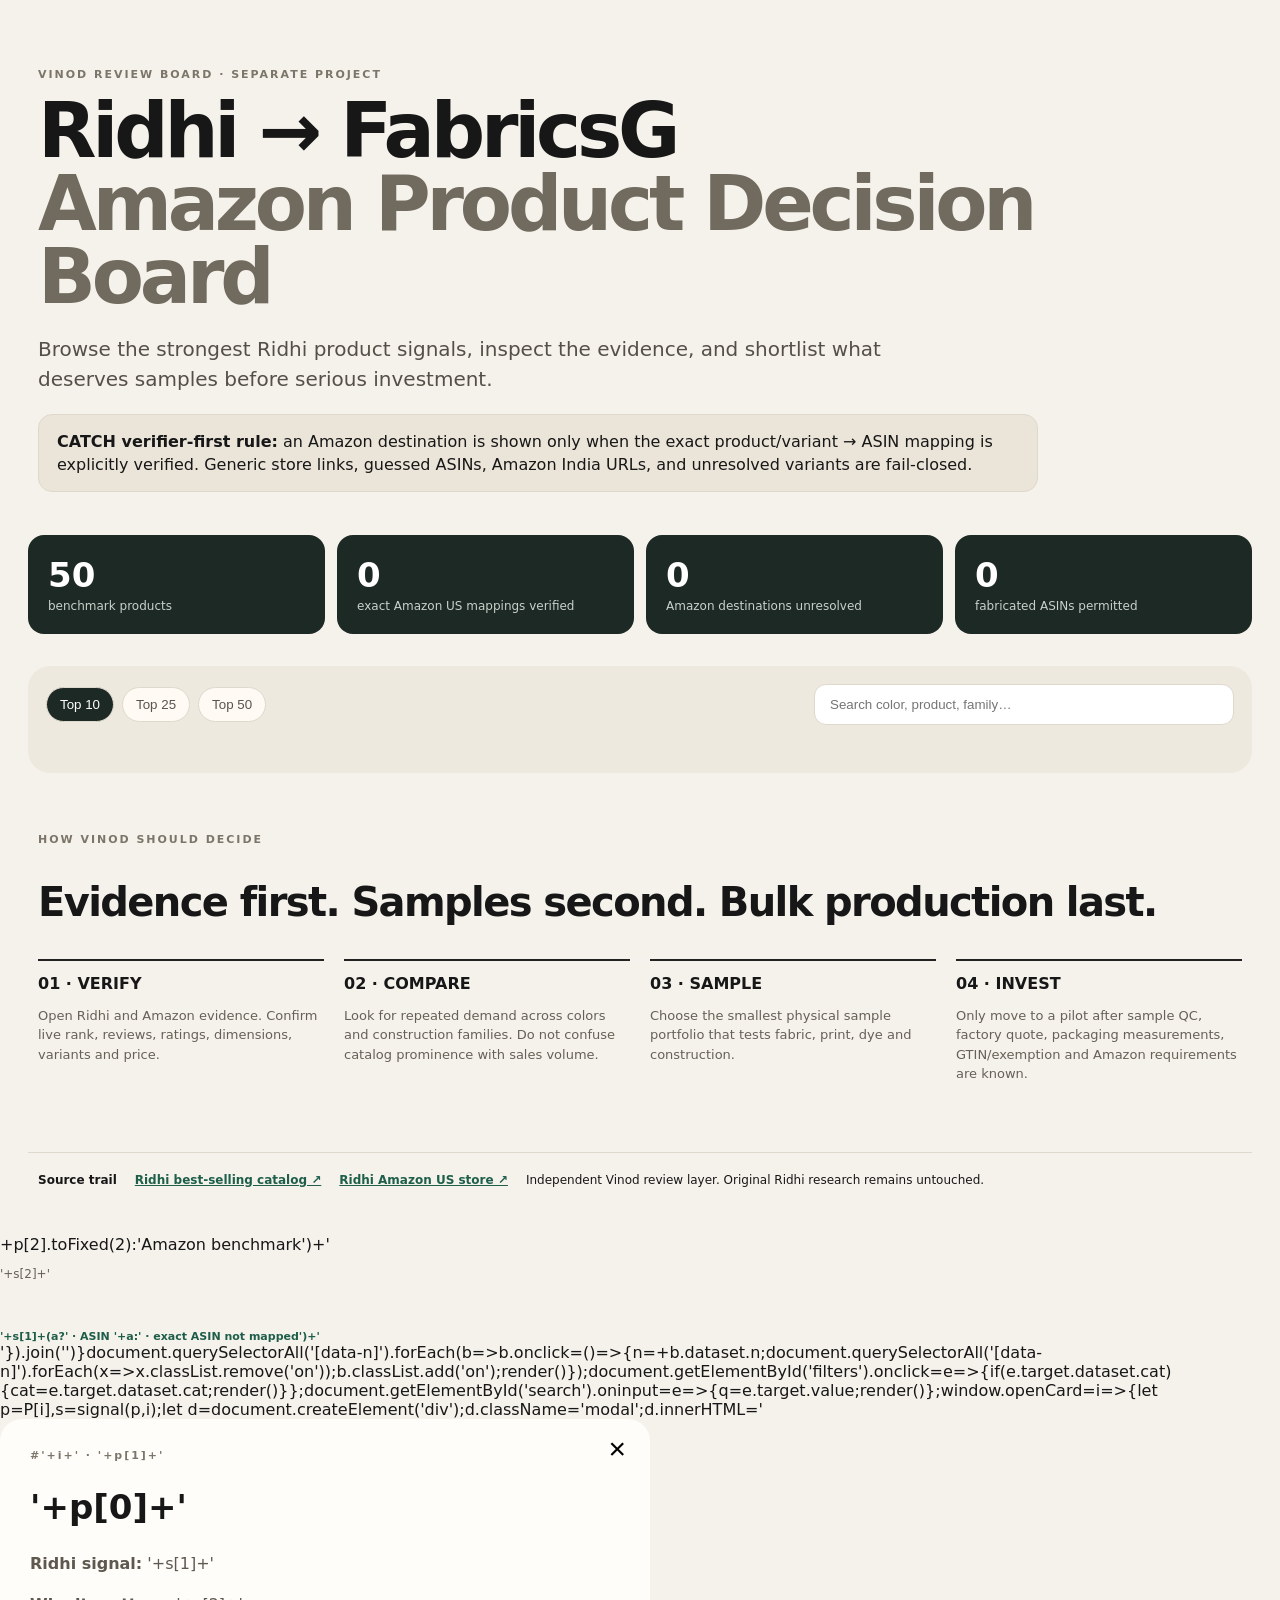
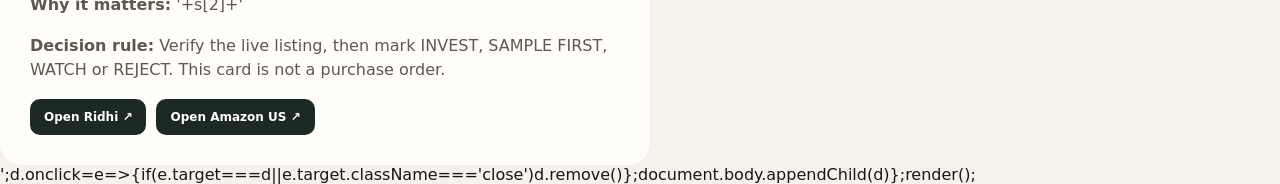
==== docs/vinod-review-board/index.html @ b7d66571 "feat: apply verifier-first Amazon link guard to Vinod board" ====
<!doctype html><html><head><meta charset="utf-8"><meta name="viewport" content="width=device-width,initial-scale=1"><title>Vinod Review Board | Ridhi Amazon</title><style>
*{box-sizing:border-box}body{margin:0;background:#f5f2ec;color:#171717;font-family:Inter,system-ui,sans-serif}main{max-width:1480px;margin:auto;padding:28px}.ey{font-size:11px;letter-spacing:.18em;font-weight:800;color:#7c7569}.hero{padding:40px 10px 25px}.hero h1{font-size:clamp(42px,6vw,76px);line-height:.96;letter-spacing:-.055em;margin:14px 0}.hero h1 span{color:#716a5e}.lead{font-size:20px;line-height:1.5;color:#555047;max-width:850px}.notice{max-width:1000px;background:#ebe5d9;border:1px solid #ded8cd;padding:15px 18px;border-radius:14px;line-height:1.45}.stats{display:grid;grid-template-columns:repeat(4,1fr);gap:12px;margin:18px 0 32px}.stats div{background:#1d2924;color:white;padding:20px;border-radius:16px}.stats b{display:block;font-size:34px}.stats span{font-size:12px;color:#c9d1cc}.board{background:#eee9df;border-radius:22px;padding:18px}.toolbar{display:flex;justify-content:space-between;gap:14px;align-items:center}.tabs,.filters{display:flex;gap:8px;flex-wrap:wrap}.btn{border:1px solid #ded8cd;background:#fffaf3;padding:9px 13px;border-radius:999px;cursor:pointer;color:#59544c}.btn.on{background:#1d2924;color:white}.search{width:min(420px,45vw);border:1px solid #ded8cd;padding:12px 15px;border-radius:12px;background:white}.filters{padding:15px 0}.grid{display:grid;grid-template-columns:repeat(4,1fr);gap:13px}.card{background:#fffdf9;border:1px solid #e1dbd0;border-radius:17px;overflow:hidden;cursor:pointer;transition:.18s}.card:hover{transform:translateY(-3px);box-shadow:0 15px 35px #5d4b3515}.visual{height:170px;display:flex;align-items:center;justify-content:center;position:relative}.visual b{font-size:52px}.visual small{position:absolute;left:12px;top:11px;letter-spacing:.18em;font-size:9px}.visual strong{position:absolute;right:12px;bottom:9px;font-size:21px}.green{background:linear-gradient(135deg,#b8c5a7,#5f785e)}.blue{background:linear-gradient(135deg,#c4d5e2,#5a728d)}.pink{background:linear-gradient(135deg,#e7c3c3,#a76d72)}.gold{background:linear-gradient(135deg,#ead8a1,#b48a32)}.earth{background:linear-gradient(135deg,#d6c7b2,#806c59)}.multi{background:linear-gradient(135deg,#b9c9b4,#d6a7a0,#8da6bf)}.body{padding:15px}.row{display:flex;justify-content:space-between;gap:8px}.cat{font-size:10px;text-transform:uppercase;letter-spacing:.08em;color:#787167;font-weight:800}.tag{font-size:9px;font-weight:900;border-radius:999px;padding:5px 7px;background:#e8e2d7}.tag.v{background:#d6eadf;color:#18543f}.tag.h{background:#e3ebe7;color:#285846}.body h3{font-size:17px;line-height:1.15;margin:10px 0 7px}.price{font-size:12px;font-weight:800}.why{font-size:12px;line-height:1.45;color:#666057;min-height:52px}.evidence{font-size:11px;color:#1e5d49;font-weight:750}.method{padding:60px 10px 20px}.method h2{font-size:40px;letter-spacing:-.04em}.steps{display:grid;grid-template-columns:repeat(4,1fr);gap:20px}.steps div{border-top:2px solid #222;padding-top:13px}.steps p{color:#666057;line-height:1.5;font-size:13px}.sources{border-top:1px solid #ded8cd;margin-top:35px;padding:20px 10px;display:flex;gap:18px;flex-wrap:wrap;font-size:12px}.sources a{color:#1d5f4a;font-weight:800}.modal{position:fixed;inset:0;background:#17171790;display:grid;place-items:center;padding:20px}.box{max-width:650px;width:100%;background:#fffdf9;border-radius:22px;padding:30px;position:relative}.close{position:absolute;right:18px;top:12px;border:0;background:transparent;font-size:30px;cursor:pointer}.box h2{font-size:34px;line-height:1}.box p{color:#5e584f;line-height:1.55}.actions{display:flex;gap:10px}.actions a{background:#1d2924;color:white;padding:11px 14px;border-radius:10px;text-decoration:none;font-weight:800;font-size:12px}@media(max-width:1100px){.grid{grid-template-columns:repeat(3,1fr)}.steps,.stats{grid-template-columns:repeat(2,1fr)}}@media(max-width:700px){main{padding:15px}.grid{grid-template-columns:repeat(2,1fr)}.toolbar{flex-direction:column;align-items:stretch}.search{width:100%}.steps{grid-template-columns:1fr}}@media(max-width:480px){.grid{grid-template-columns:1fr}}
</style></head><body><main><header class="hero"><div class="ey">VINOD REVIEW BOARD · SEPARATE PROJECT</div><h1>Ridhi → FabricsG<br><span>Amazon Product Decision Board</span></h1><p class="lead">Browse the strongest Ridhi product signals, inspect the evidence, and shortlist what deserves samples before serious investment.</p><div class="notice"><b>CATCH verifier-first rule:</b> an Amazon destination is shown only when the exact product/variant → ASIN mapping is explicitly verified. Generic store links, guessed ASINs, Amazon India URLs, and unresolved variants are fail-closed.</div></header><section class="stats"><div><b>50</b><span>benchmark products</span></div><div><b id="verifiedCount">0</b><span>exact Amazon US mappings verified</span></div><div><b id="unverifiedCount">0</b><span>Amazon destinations unresolved</span></div><div><b>0</b><span>fabricated ASINs permitted</span></div></section><section class="board"><div class="toolbar"><div class="tabs"><button class="btn on" data-n="10">Top 10</button><button class="btn" data-n="25">Top 25</button><button class="btn" data-n="50">Top 50</button></div><input id="search" class="search" placeholder="Search color, product, family…"></div><div id="filters" class="filters"></div><div id="grid" class="grid"></div></section><section class="method"><div class="ey">HOW VINOD SHOULD DECIDE</div><h2>Evidence first. Samples second. Bulk production last.</h2><div class="steps"><div><b>01 · VERIFY</b><p>Open Ridhi and Amazon evidence. Confirm live rank, reviews, ratings, dimensions, variants and price.</p></div><div><b>02 · COMPARE</b><p>Look for repeated demand across colors and construction families. Do not confuse catalog prominence with sales volume.</p></div><div><b>03 · SAMPLE</b><p>Choose the smallest physical sample portfolio that tests fabric, print, dye and construction.</p></div><div><b>04 · INVEST</b><p>Only move to a pilot after sample QC, factory quote, packaging measurements, GTIN/exemption and Amazon requirements are known.</p></div></div></section><div class="sources"><b>Source trail</b><a href="https://ridhiblockprint.com/collections/all-products?sort_by=best-selling" target="_blank">Ridhi best-selling catalog ↗</a><a href="https://www.amazon.com/stores/Ridhi" target="_blank">Ridhi Amazon US store ↗</a><span>Independent Vinod review layer. Original Ridhi research remains untouched.</span></div></main><script>
const ASIN={"Basil Green 24×24 pillow cover":"B0D53NT115","Basil Green 20×20 pillow cover":"B0D53QZ5XC","Basil Green 18×18 ruffle pillow cover":"B0DX1PH3K3","Basil Green 20×20 ruffle pillow cover":"B0DX1LTY34","Dark Salmon Pink Quilt":"B0CVD8V69T","Bubblegum Pink Square & Rectangle Tablecloth":"B0BG5LFQGC","Mix Random Embroidery Napkins":"B0BRPVG3ZK","Pigeon Blue and Flamingo Pink Square & Rectangle Tablecloth":"B0FH9HP6Q9","Forest Green Stripe With Green Scallop Piping Round Tablecloth":"B0D5BCFKY7","Taupe Square & Rectangle Tablecloth":"B0F3PDCK8X","Turquoise Blue Square & Rectangle Tablecloth":"B0BB22S51F"};function exactAsin(p){return ASIN[p[0]]||null}
const P=[["Mughal Buta Blue Quilt","Quilt",97.99],["Dark Salmon Pink Quilt","Quilt",97.99],["Asparagus Green Quilt","Quilt",97.99],["Indigo Blue Square & Rectangle Tablecloth","Tablecloth",39.99],["Asparagus Green Square & Rectangle Cotton Tablecloth","Tablecloth",39.99],["Dark Salmon Pink Bed Pillow Cover","Pillow",45.74],["Light Steel Blue Square & Rectangle Tablecloths","Tablecloth",39.99],["Light Steel Blue Quilt","Quilt",97.99],["Bubblegum Pink Square & Rectangle Tablecloth","Tablecloth",39.99],["Columbia Blue Quilt","Quilt",97.99],["Mughal Buta Blue Bed Pillow Cover","Pillow",45.74],["Mix Random Embroidery Napkins","Napkin",36.74],["Dark Salmon Pink Square & Rectangle Tablecloth","Tablecloth",39.99],["Goldenrod Yellow Quilt","Quilt",97.99],["Asparagus Green Bed Pillow Cover","Pillow",45.74],["Blush Pink Pomegranate Square & Rectangle Tablecloth","Tablecloth",39.99],["Oak Brown Square & Rectangle Tablecloth","Tablecloth",39.99],["Columbia Blue Square & Rectangle Tablecloth","Tablecloth",39.99],["Basil Green Quilt","Quilt",97.99],["Light Steel Blue Bed Pillow Cover","Pillow",45.74],["Pigeon Blue & Flamingo Pink Quilt","Quilt",97.99],["Queen Blue Quilt","Quilt",97.99],["Five Call Golden Square & Rectangle Tablecloth","Tablecloth",39.99],["Aquamarine Blue Quilt","Quilt",97.99],["Columbia Blue Piping Pillow Cover","Pillow",29.99],["Turquoise Blue Square & Rectangle Tablecloth","Tablecloth",39.99],["Biscotti Yellow Square & Rectangle Tablecloth","Tablecloth",39.99],["Queen Blue Rectangle & Square Tablecloth","Tablecloth",39.99],["Strawberry Pink Square & Rectangle Tablecloth","Tablecloth",39.99],["Ruffle Rectangle & Square Tablecloth - Oak Brown","Tablecloth",39.99],["Dark Blue & White Square & Rectangle Tablecloth","Tablecloth",39.99],["Cornflower Blue Square & Rectangle Tablecloth","Tablecloth",39.99],["Taffy Pink Square & Rectangle Tablecloth","Tablecloth",39.99],["Forest Green Stripe With Green Scallop Piping Round Tablecloth","Tablecloth",44.99],["Goldenrod Yellow Bed Pillow Cover","Pillow",45.74],["Coastal Blue Quilt","Quilt",97.99],["Indigo Floral Quilt","Quilt",97.99],["Pigeon Blue and Flamingo Pink Square & Rectangle Tablecloth","Tablecloth",39.99],["Mughal Buta Blue Piping Pillow Cover","Pillow",29.99],["Indigo Flower Round Tablecloth","Tablecloth",44.99],["Green Jal Square & Rectangle Tablecloth","Tablecloth",39.99],["Basil Green Square & Rectangle Tablecloth","Tablecloth",39.99],["Oak Brown Quilt","Quilt",97.99],["Asparagus Green Table Runner","Table Runner",27.99],["Taupe Quilt","Quilt",97.99],["Basil Green Bed Pillow Cover","Pillow",45.74],["Taupe Square & Rectangle Tablecloth","Tablecloth",39.99],["Saffron Yellow Square & Rectangle Tablecloth","Tablecloth",39.99],["Asparagus Green Plain Napkins","Napkin",21.99],["Dark Salmon Pink Ruffle Bed Sham Cover","Pillow",0]];let n=50,cat='All',q='';const cats=['All','Tablecloth','Pillow','Napkin','Quilt','Table Runner'];function cls(name){let s=name.toLowerCase();return s.includes('green')?'green':(s.includes('blue')||s.includes('indigo')||s.includes('aquamarine')||s.includes('turquoise')||s.includes('cornflower'))?'blue':(s.includes('pink')||s.includes('salmon')||s.includes('rose'))?'pink':(s.includes('yellow')||s.includes('gold')||s.includes('saffron'))?'gold':(s.includes('brown')||s.includes('taupe'))?'earth':'multi'}function icon(c){return({Tablecloth:'🍽️',Pillow:'🛋️',Napkin:'🍴',Quilt:'🛏️','Table Runner':'🪡'})[c]||'◻️'}function signal(p,i){if(p[0]==='Light Steel Blue Square & Rectangle Tablecloths')return ['VERY HIGH','Ridhi #7 + Amazon US','Amazon US benchmark: 4.6/5, 406 reviews.'];if(p[0]==='Asparagus Green Plain Napkins')return ['VERY HIGH','Ridhi napkin #1 + Amazon US','Amazon US: 4.0/5, 150 reviews, 50+ bought in past month.'];if(p[0]==='Dark Salmon Pink Ruffle Bed Sham Cover')return ['VERY HIGH','Amazon US + Ridhi bedroom family','Amazon US: 4.8/5, 43 reviews. Demand benchmark only.'];if(p[0]==='Biscotti Yellow Square & Rectangle Tablecloth')return ['VERY HIGH','Ridhi #27 + prior FabricsG audit','Prior audit flagged Biscotti Yellow as a leading tablecloth signal.'];if(p[0]==='Basil Green Bed Pillow Cover'||p[0]==='Basil Green Square & Rectangle Tablecloth')return ['VERY HIGH','Ridhi + prior audit','Repeated green-family signal and direct category fit.'];if(i<=35)return ['HIGH','Ridhi best-selling #'+i,'High catalog position, not disclosed unit sales.'];return ['HIGH','Ridhi best-selling #'+i,'Catalog demand proxy, not disclosed unit sales.']}function render(){document.getElementById('filters').innerHTML=cats.map(c=>'<button class="btn '+(cat===c?'on':'')+'" data-cat="'+c+'">'+c+'</button>').join('');let v=P.map((p,i)=>[p,i+1]).filter(x=>(cat==='All'||x[0][1]===cat)&&x[0][0].toLowerCase().includes(q.toLowerCase())).slice(0,n);document.getElementById('grid').innerHTML=v.map(x=>{let p=x[0],i=x[1],s=signal(p,i),a=exactAsin(p);return '<article class="card" onclick="openCard('+i+')"><div class="visual '+cls(p[0])+'"><b>'+icon(p[1])+'</b><small>'+(a?'AMAZON US VERIFIED':'AMAZON US UNVERIFIED')+'</small><strong>#'+i+'</strong></div><div class="body"><div class="row"><span class="cat">'+p[1]+'</span><span class="tag '+(a?'v':'h')+'">'+(a?'VERIFIED':'UNVERIFIED')+'</span></div><h3>'+p[0]+'</h3><div class="price">'+(p[2]?'From .forEach(b=>b.onclick=()=>{n=+b.dataset.n;document.querySelectorAll('[data-n]').forEach(x=>x.classList.remove('on'));b.classList.add('on');render()});document.getElementById('filters').onclick=e=>{if(e.target.dataset.cat){cat=e.target.dataset.cat;render()}};document.getElementById('search').oninput=e=>{q=e.target.value;render()};window.openCard=i=>{let p=P[i],s=signal(p,i),a=exactAsin(p),d=document.createElement('div');d.className='modal';d.innerHTML='<div class="box"><button class="close">×</button><div class="ey">#'+i+' · '+p[1]+'</div><h2>'+p[0]+'</h2><p><b>Ridhi signal:</b> '+s[1]+'</p><p><b>Why it matters:</b> '+s[2]+'</p>'+(a?'<div class="proof"><b>VERIFIED DESTINATION</b><br>ASIN: '+a+'<br>Canonical URL: https://www.amazon.com/dp/'+a+'</div>':'<div class="notice"><b>NOT VERIFIED:</b> no exact product/variant → ASIN mapping is established for this card. The generic Ridhi Amazon store is deliberately not substituted.</div>')+'<p><b>Decision rule:</b> Verify the live listing and exact variant before marking INVEST. This card is not a purchase order.</p><div class="actions"><a href="https://ridhiblockprint.com/search?q='+encodeURIComponent(p[0])+'" target="_blank">Open Ridhi ↗</a>'+(a?'<a href="https://www.amazon.com/dp/'+a+'" target="_blank">Open exact Amazon US ↗</a>':'<button disabled>Amazon US link blocked until verified</button>')+'</div></div>';d.onclick=e=>{if(e.target===d||e.target.className==='close')d.remove()};document.body.appendChild(d)};document.getElementById('verifiedCount').textContent=Object.keys(ASIN).length;document.getElementById('unverifiedCount').textContent=P.length-Object.keys(ASIN).length;render();
</script></body></html>+p[2].toFixed(2):'Amazon benchmark')+'</div><p class="why">'+s[2]+'</p><div class="evidence">'+s[1]+(a?' · ASIN '+a:' · exact ASIN not mapped')+'</div></div></article>'}).join('')}document.querySelectorAll('[data-n]').forEach(b=>b.onclick=()=>{n=+b.dataset.n;document.querySelectorAll('[data-n]').forEach(x=>x.classList.remove('on'));b.classList.add('on');render()});document.getElementById('filters').onclick=e=>{if(e.target.dataset.cat){cat=e.target.dataset.cat;render()}};document.getElementById('search').oninput=e=>{q=e.target.value;render()};window.openCard=i=>{let p=P[i],s=signal(p,i);let d=document.createElement('div');d.className='modal';d.innerHTML='<div class="box"><button class="close">×</button><div class="ey">#'+i+' · '+p[1]+'</div><h2>'+p[0]+'</h2><p><b>Ridhi signal:</b> '+s[1]+'</p><p><b>Why it matters:</b> '+s[2]+'</p><p><b>Decision rule:</b> Verify the live listing, then mark INVEST, SAMPLE FIRST, WATCH or REJECT. This card is not a purchase order.</p><div class="actions"><a href="https://ridhiblockprint.com/search?q='+encodeURIComponent(p[0])+'" target="_blank">Open Ridhi ↗</a><a href="https://www.amazon.com/stores/Ridhi" target="_blank">Open Amazon US ↗</a></div></div>';d.onclick=e=>{if(e.target===d||e.target.className==='close')d.remove()};document.body.appendChild(d)};render();
</script></body></html>
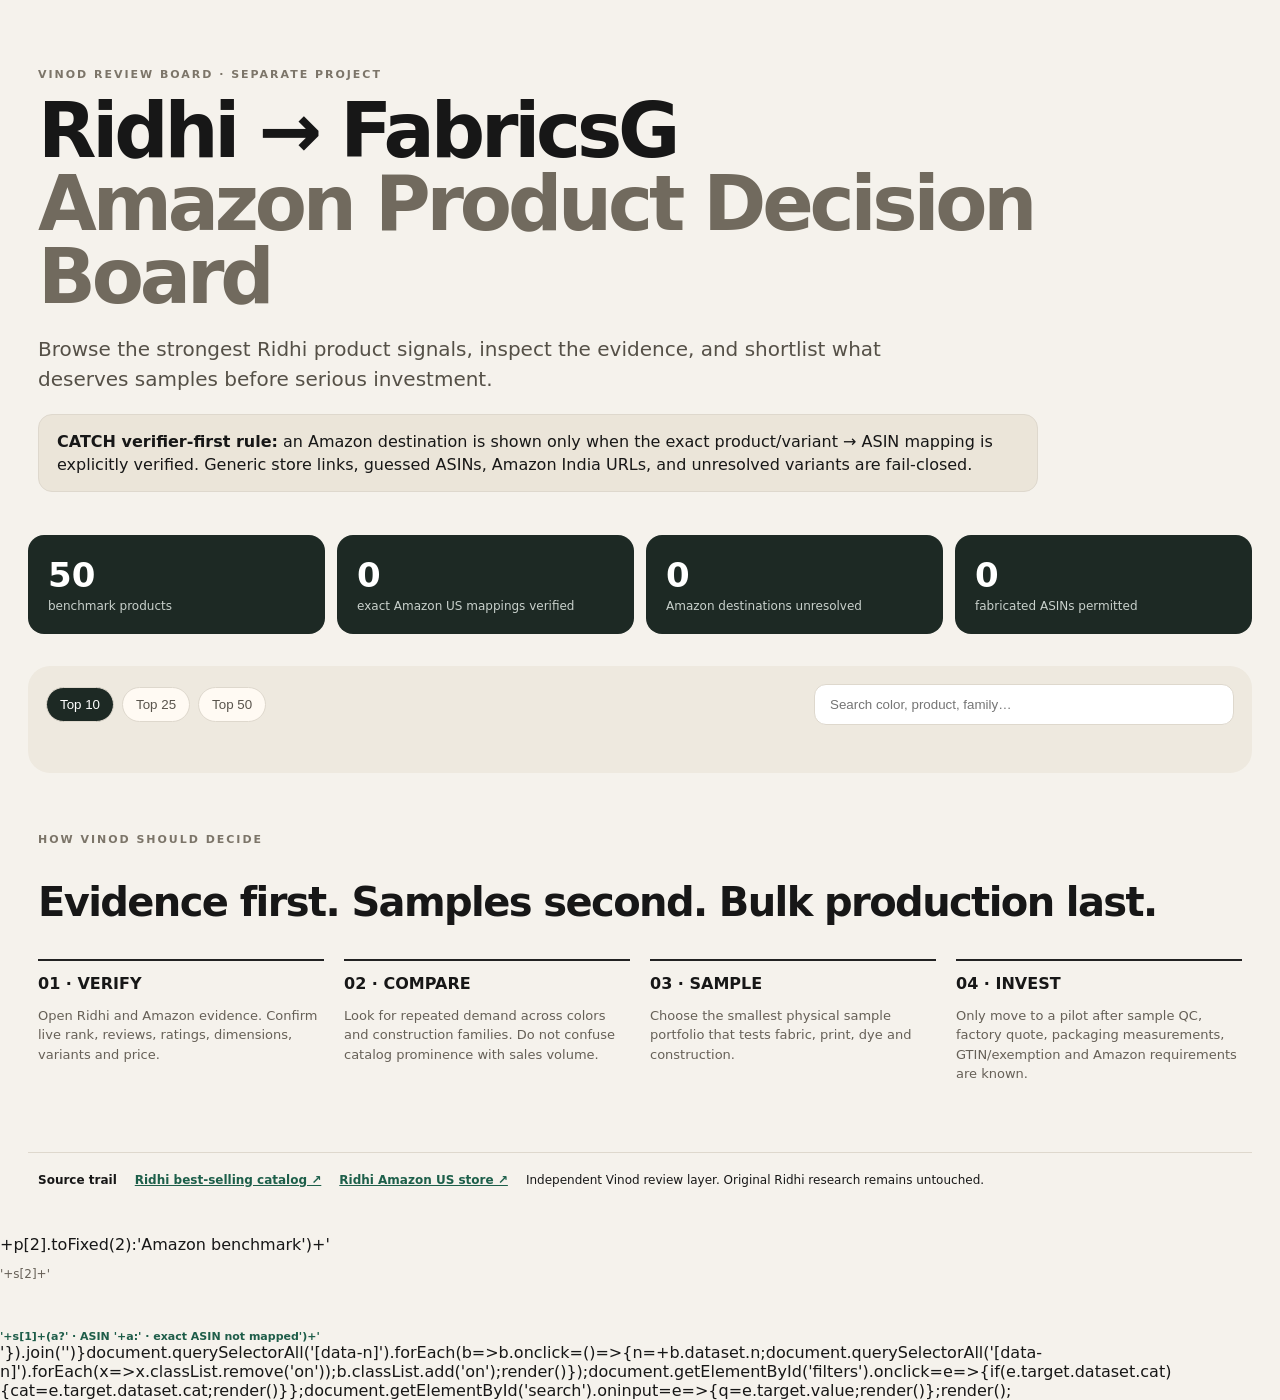
==== commit e9cef320: "fix: delete stale generic Amazon modal handler" ====
--- a/docs/vinod-review-board/index.html
+++ b/docs/vinod-review-board/index.html
@@ -2,6 +2,6 @@
 *{box-sizing:border-box}body{margin:0;background:#f5f2ec;color:#171717;font-family:Inter,system-ui,sans-serif}main{max-width:1480px;margin:auto;padding:28px}.ey{font-size:11px;letter-spacing:.18em;font-weight:800;color:#7c7569}.hero{padding:40px 10px 25px}.hero h1{font-size:clamp(42px,6vw,76px);line-height:.96;letter-spacing:-.055em;margin:14px 0}.hero h1 span{color:#716a5e}.lead{font-size:20px;line-height:1.5;color:#555047;max-width:850px}.notice{max-width:1000px;background:#ebe5d9;border:1px solid #ded8cd;padding:15px 18px;border-radius:14px;line-height:1.45}.stats{display:grid;grid-template-columns:repeat(4,1fr);gap:12px;margin:18px 0 32px}.stats div{background:#1d2924;color:white;padding:20px;border-radius:16px}.stats b{display:block;font-size:34px}.stats span{font-size:12px;color:#c9d1cc}.board{background:#eee9df;border-radius:22px;padding:18px}.toolbar{display:flex;justify-content:space-between;gap:14px;align-items:center}.tabs,.filters{display:flex;gap:8px;flex-wrap:wrap}.btn{border:1px solid #ded8cd;background:#fffaf3;padding:9px 13px;border-radius:999px;cursor:pointer;color:#59544c}.btn.on{background:#1d2924;color:white}.search{width:min(420px,45vw);border:1px solid #ded8cd;padding:12px 15px;border-radius:12px;background:white}.filters{padding:15px 0}.grid{display:grid;grid-template-columns:repeat(4,1fr);gap:13px}.card{background:#fffdf9;border:1px solid #e1dbd0;border-radius:17px;overflow:hidden;cursor:pointer;transition:.18s}.card:hover{transform:translateY(-3px);box-shadow:0 15px 35px #5d4b3515}.visual{height:170px;display:flex;align-items:center;justify-content:center;position:relative}.visual b{font-size:52px}.visual small{position:absolute;left:12px;top:11px;letter-spacing:.18em;font-size:9px}.visual strong{position:absolute;right:12px;bottom:9px;font-size:21px}.green{background:linear-gradient(135deg,#b8c5a7,#5f785e)}.blue{background:linear-gradient(135deg,#c4d5e2,#5a728d)}.pink{background:linear-gradient(135deg,#e7c3c3,#a76d72)}.gold{background:linear-gradient(135deg,#ead8a1,#b48a32)}.earth{background:linear-gradient(135deg,#d6c7b2,#806c59)}.multi{background:linear-gradient(135deg,#b9c9b4,#d6a7a0,#8da6bf)}.body{padding:15px}.row{display:flex;justify-content:space-between;gap:8px}.cat{font-size:10px;text-transform:uppercase;letter-spacing:.08em;color:#787167;font-weight:800}.tag{font-size:9px;font-weight:900;border-radius:999px;padding:5px 7px;background:#e8e2d7}.tag.v{background:#d6eadf;color:#18543f}.tag.h{background:#e3ebe7;color:#285846}.body h3{font-size:17px;line-height:1.15;margin:10px 0 7px}.price{font-size:12px;font-weight:800}.why{font-size:12px;line-height:1.45;color:#666057;min-height:52px}.evidence{font-size:11px;color:#1e5d49;font-weight:750}.method{padding:60px 10px 20px}.method h2{font-size:40px;letter-spacing:-.04em}.steps{display:grid;grid-template-columns:repeat(4,1fr);gap:20px}.steps div{border-top:2px solid #222;padding-top:13px}.steps p{color:#666057;line-height:1.5;font-size:13px}.sources{border-top:1px solid #ded8cd;margin-top:35px;padding:20px 10px;display:flex;gap:18px;flex-wrap:wrap;font-size:12px}.sources a{color:#1d5f4a;font-weight:800}.modal{position:fixed;inset:0;background:#17171790;display:grid;place-items:center;padding:20px}.box{max-width:650px;width:100%;background:#fffdf9;border-radius:22px;padding:30px;position:relative}.close{position:absolute;right:18px;top:12px;border:0;background:transparent;font-size:30px;cursor:pointer}.box h2{font-size:34px;line-height:1}.box p{color:#5e584f;line-height:1.55}.actions{display:flex;gap:10px}.actions a{background:#1d2924;color:white;padding:11px 14px;border-radius:10px;text-decoration:none;font-weight:800;font-size:12px}@media(max-width:1100px){.grid{grid-template-columns:repeat(3,1fr)}.steps,.stats{grid-template-columns:repeat(2,1fr)}}@media(max-width:700px){main{padding:15px}.grid{grid-template-columns:repeat(2,1fr)}.toolbar{flex-direction:column;align-items:stretch}.search{width:100%}.steps{grid-template-columns:1fr}}@media(max-width:480px){.grid{grid-template-columns:1fr}}
 </style></head><body><main><header class="hero"><div class="ey">VINOD REVIEW BOARD · SEPARATE PROJECT</div><h1>Ridhi → FabricsG<br><span>Amazon Product Decision Board</span></h1><p class="lead">Browse the strongest Ridhi product signals, inspect the evidence, and shortlist what deserves samples before serious investment.</p><div class="notice"><b>CATCH verifier-first rule:</b> an Amazon destination is shown only when the exact product/variant → ASIN mapping is explicitly verified. Generic store links, guessed ASINs, Amazon India URLs, and unresolved variants are fail-closed.</div></header><section class="stats"><div><b>50</b><span>benchmark products</span></div><div><b id="verifiedCount">0</b><span>exact Amazon US mappings verified</span></div><div><b id="unverifiedCount">0</b><span>Amazon destinations unresolved</span></div><div><b>0</b><span>fabricated ASINs permitted</span></div></section><section class="board"><div class="toolbar"><div class="tabs"><button class="btn on" data-n="10">Top 10</button><button class="btn" data-n="25">Top 25</button><button class="btn" data-n="50">Top 50</button></div><input id="search" class="search" placeholder="Search color, product, family…"></div><div id="filters" class="filters"></div><div id="grid" class="grid"></div></section><section class="method"><div class="ey">HOW VINOD SHOULD DECIDE</div><h2>Evidence first. Samples second. Bulk production last.</h2><div class="steps"><div><b>01 · VERIFY</b><p>Open Ridhi and Amazon evidence. Confirm live rank, reviews, ratings, dimensions, variants and price.</p></div><div><b>02 · COMPARE</b><p>Look for repeated demand across colors and construction families. Do not confuse catalog prominence with sales volume.</p></div><div><b>03 · SAMPLE</b><p>Choose the smallest physical sample portfolio that tests fabric, print, dye and construction.</p></div><div><b>04 · INVEST</b><p>Only move to a pilot after sample QC, factory quote, packaging measurements, GTIN/exemption and Amazon requirements are known.</p></div></div></section><div class="sources"><b>Source trail</b><a href="https://ridhiblockprint.com/collections/all-products?sort_by=best-selling" target="_blank">Ridhi best-selling catalog ↗</a><a href="https://www.amazon.com/stores/Ridhi" target="_blank">Ridhi Amazon US store ↗</a><span>Independent Vinod review layer. Original Ridhi research remains untouched.</span></div></main><script>
 const ASIN={"Basil Green 24×24 pillow cover":"B0D53NT115","Basil Green 20×20 pillow cover":"B0D53QZ5XC","Basil Green 18×18 ruffle pillow cover":"B0DX1PH3K3","Basil Green 20×20 ruffle pillow cover":"B0DX1LTY34","Dark Salmon Pink Quilt":"B0CVD8V69T","Bubblegum Pink Square & Rectangle Tablecloth":"B0BG5LFQGC","Mix Random Embroidery Napkins":"B0BRPVG3ZK","Pigeon Blue and Flamingo Pink Square & Rectangle Tablecloth":"B0FH9HP6Q9","Forest Green Stripe With Green Scallop Piping Round Tablecloth":"B0D5BCFKY7","Taupe Square & Rectangle Tablecloth":"B0F3PDCK8X","Turquoise Blue Square & Rectangle Tablecloth":"B0BB22S51F"};function exactAsin(p){return ASIN[p[0]]||null}
-const P=[["Mughal Buta Blue Quilt","Quilt",97.99],["Dark Salmon Pink Quilt","Quilt",97.99],["Asparagus Green Quilt","Quilt",97.99],["Indigo Blue Square & Rectangle Tablecloth","Tablecloth",39.99],["Asparagus Green Square & Rectangle Cotton Tablecloth","Tablecloth",39.99],["Dark Salmon Pink Bed Pillow Cover","Pillow",45.74],["Light Steel Blue Square & Rectangle Tablecloths","Tablecloth",39.99],["Light Steel Blue Quilt","Quilt",97.99],["Bubblegum Pink Square & Rectangle Tablecloth","Tablecloth",39.99],["Columbia Blue Quilt","Quilt",97.99],["Mughal Buta Blue Bed Pillow Cover","Pillow",45.74],["Mix Random Embroidery Napkins","Napkin",36.74],["Dark Salmon Pink Square & Rectangle Tablecloth","Tablecloth",39.99],["Goldenrod Yellow Quilt","Quilt",97.99],["Asparagus Green Bed Pillow Cover","Pillow",45.74],["Blush Pink Pomegranate Square & Rectangle Tablecloth","Tablecloth",39.99],["Oak Brown Square & Rectangle Tablecloth","Tablecloth",39.99],["Columbia Blue Square & Rectangle Tablecloth","Tablecloth",39.99],["Basil Green Quilt","Quilt",97.99],["Light Steel Blue Bed Pillow Cover","Pillow",45.74],["Pigeon Blue & Flamingo Pink Quilt","Quilt",97.99],["Queen Blue Quilt","Quilt",97.99],["Five Call Golden Square & Rectangle Tablecloth","Tablecloth",39.99],["Aquamarine Blue Quilt","Quilt",97.99],["Columbia Blue Piping Pillow Cover","Pillow",29.99],["Turquoise Blue Square & Rectangle Tablecloth","Tablecloth",39.99],["Biscotti Yellow Square & Rectangle Tablecloth","Tablecloth",39.99],["Queen Blue Rectangle & Square Tablecloth","Tablecloth",39.99],["Strawberry Pink Square & Rectangle Tablecloth","Tablecloth",39.99],["Ruffle Rectangle & Square Tablecloth - Oak Brown","Tablecloth",39.99],["Dark Blue & White Square & Rectangle Tablecloth","Tablecloth",39.99],["Cornflower Blue Square & Rectangle Tablecloth","Tablecloth",39.99],["Taffy Pink Square & Rectangle Tablecloth","Tablecloth",39.99],["Forest Green Stripe With Green Scallop Piping Round Tablecloth","Tablecloth",44.99],["Goldenrod Yellow Bed Pillow Cover","Pillow",45.74],["Coastal Blue Quilt","Quilt",97.99],["Indigo Floral Quilt","Quilt",97.99],["Pigeon Blue and Flamingo Pink Square & Rectangle Tablecloth","Tablecloth",39.99],["Mughal Buta Blue Piping Pillow Cover","Pillow",29.99],["Indigo Flower Round Tablecloth","Tablecloth",44.99],["Green Jal Square & Rectangle Tablecloth","Tablecloth",39.99],["Basil Green Square & Rectangle Tablecloth","Tablecloth",39.99],["Oak Brown Quilt","Quilt",97.99],["Asparagus Green Table Runner","Table Runner",27.99],["Taupe Quilt","Quilt",97.99],["Basil Green Bed Pillow Cover","Pillow",45.74],["Taupe Square & Rectangle Tablecloth","Tablecloth",39.99],["Saffron Yellow Square & Rectangle Tablecloth","Tablecloth",39.99],["Asparagus Green Plain Napkins","Napkin",21.99],["Dark Salmon Pink Ruffle Bed Sham Cover","Pillow",0]];let n=50,cat='All',q='';const cats=['All','Tablecloth','Pillow','Napkin','Quilt','Table Runner'];function cls(name){let s=name.toLowerCase();return s.includes('green')?'green':(s.includes('blue')||s.includes('indigo')||s.includes('aquamarine')||s.includes('turquoise')||s.includes('cornflower'))?'blue':(s.includes('pink')||s.includes('salmon')||s.includes('rose'))?'pink':(s.includes('yellow')||s.includes('gold')||s.includes('saffron'))?'gold':(s.includes('brown')||s.includes('taupe'))?'earth':'multi'}function icon(c){return({Tablecloth:'🍽️',Pillow:'🛋️',Napkin:'🍴',Quilt:'🛏️','Table Runner':'🪡'})[c]||'◻️'}function signal(p,i){if(p[0]==='Light Steel Blue Square & Rectangle Tablecloths')return ['VERY HIGH','Ridhi #7 + Amazon US','Amazon US benchmark: 4.6/5, 406 reviews.'];if(p[0]==='Asparagus Green Plain Napkins')return ['VERY HIGH','Ridhi napkin #1 + Amazon US','Amazon US: 4.0/5, 150 reviews, 50+ bought in past month.'];if(p[0]==='Dark Salmon Pink Ruffle Bed Sham Cover')return ['VERY HIGH','Amazon US + Ridhi bedroom family','Amazon US: 4.8/5, 43 reviews. Demand benchmark only.'];if(p[0]==='Biscotti Yellow Square & Rectangle Tablecloth')return ['VERY HIGH','Ridhi #27 + prior FabricsG audit','Prior audit flagged Biscotti Yellow as a leading tablecloth signal.'];if(p[0]==='Basil Green Bed Pillow Cover'||p[0]==='Basil Green Square & Rectangle Tablecloth')return ['VERY HIGH','Ridhi + prior audit','Repeated green-family signal and direct category fit.'];if(i<=35)return ['HIGH','Ridhi best-selling #'+i,'High catalog position, not disclosed unit sales.'];return ['HIGH','Ridhi best-selling #'+i,'Catalog demand proxy, not disclosed unit sales.']}function render(){document.getElementById('filters').innerHTML=cats.map(c=>'<button class="btn '+(cat===c?'on':'')+'" data-cat="'+c+'">'+c+'</button>').join('');let v=P.map((p,i)=>[p,i+1]).filter(x=>(cat==='All'||x[0][1]===cat)&&x[0][0].toLowerCase().includes(q.toLowerCase())).slice(0,n);document.getElementById('grid').innerHTML=v.map(x=>{let p=x[0],i=x[1],s=signal(p,i),a=exactAsin(p);return '<article class="card" onclick="openCard('+i+')"><div class="visual '+cls(p[0])+'"><b>'+icon(p[1])+'</b><small>'+(a?'AMAZON US VERIFIED':'AMAZON US UNVERIFIED')+'</small><strong>#'+i+'</strong></div><div class="body"><div class="row"><span class="cat">'+p[1]+'</span><span class="tag '+(a?'v':'h')+'">'+(a?'VERIFIED':'UNVERIFIED')+'</span></div><h3>'+p[0]+'</h3><div class="price">'+(p[2]?'From .forEach(b=>b.onclick=()=>{n=+b.dataset.n;document.querySelectorAll('[data-n]').forEach(x=>x.classList.remove('on'));b.classList.add('on');render()});document.getElementById('filters').onclick=e=>{if(e.target.dataset.cat){cat=e.target.dataset.cat;render()}};document.getElementById('search').oninput=e=>{q=e.target.value;render()};window.openCard=i=>{let p=P[i],s=signal(p,i),a=exactAsin(p),d=document.createElement('div');d.className='modal';d.innerHTML='<div class="box"><button class="close">×</button><div class="ey">#'+i+' · '+p[1]+'</div><h2>'+p[0]+'</h2><p><b>Ridhi signal:</b> '+s[1]+'</p><p><b>Why it matters:</b> '+s[2]+'</p>'+(a?'<div class="proof"><b>VERIFIED DESTINATION</b><br>ASIN: '+a+'<br>Canonical URL: https://www.amazon.com/dp/'+a+'</div>':'<div class="notice"><b>NOT VERIFIED:</b> no exact product/variant → ASIN mapping is established for this card. The generic Ridhi Amazon store is deliberately not substituted.</div>')+'<p><b>Decision rule:</b> Verify the live listing and exact variant before marking INVEST. This card is not a purchase order.</p><div class="actions"><a href="https://ridhiblockprint.com/search?q='+encodeURIComponent(p[0])+'" target="_blank">Open Ridhi ↗</a>'+(a?'<a href="https://www.amazon.com/dp/'+a+'" target="_blank">Open exact Amazon US ↗</a>':'<button disabled>Amazon US link blocked until verified</button>')+'</div></div>';d.onclick=e=>{if(e.target===d||e.target.className==='close')d.remove()};document.body.appendChild(d)};document.getElementById('verifiedCount').textContent=Object.keys(ASIN).length;document.getElementById('unverifiedCount').textContent=P.length-Object.keys(ASIN).length;render();
-</script></body></html>+p[2].toFixed(2):'Amazon benchmark')+'</div><p class="why">'+s[2]+'</p><div class="evidence">'+s[1]+(a?' · ASIN '+a:' · exact ASIN not mapped')+'</div></div></article>'}).join('')}document.querySelectorAll('[data-n]').forEach(b=>b.onclick=()=>{n=+b.dataset.n;document.querySelectorAll('[data-n]').forEach(x=>x.classList.remove('on'));b.classList.add('on');render()});document.getElementById('filters').onclick=e=>{if(e.target.dataset.cat){cat=e.target.dataset.cat;render()}};document.getElementById('search').oninput=e=>{q=e.target.value;render()};window.openCard=i=>{let p=P[i],s=signal(p,i);let d=document.createElement('div');d.className='modal';d.innerHTML='<div class="box"><button class="close">×</button><div class="ey">#'+i+' · '+p[1]+'</div><h2>'+p[0]+'</h2><p><b>Ridhi signal:</b> '+s[1]+'</p><p><b>Why it matters:</b> '+s[2]+'</p><p><b>Decision rule:</b> Verify the live listing, then mark INVEST, SAMPLE FIRST, WATCH or REJECT. This card is not a purchase order.</p><div class="actions"><a href="https://ridhiblockprint.com/search?q='+encodeURIComponent(p[0])+'" target="_blank">Open Ridhi ↗</a><a href="https://www.amazon.com/stores/Ridhi" target="_blank">Open Amazon US ↗</a></div></div>';d.onclick=e=>{if(e.target===d||e.target.className==='close')d.remove()};document.body.appendChild(d)};render();
+const P=[["Mughal Buta Blue Quilt","Quilt",97.99],["Dark Salmon Pink Quilt","Quilt",97.99],["Asparagus Green Quilt","Quilt",97.99],["Indigo Blue Square & Rectangle Tablecloth","Tablecloth",39.99],["Asparagus Green Square & Rectangle Cotton Tablecloth","Tablecloth",39.99],["Dark Salmon Pink Bed Pillow Cover","Pillow",45.74],["Light Steel Blue Square & Rectangle Tablecloths","Tablecloth",39.99],["Light Steel Blue Quilt","Quilt",97.99],["Bubblegum Pink Square & Rectangle Tablecloth","Tablecloth",39.99],["Columbia Blue Quilt","Quilt",97.99],["Mughal Buta Blue Bed Pillow Cover","Pillow",45.74],["Mix Random Embroidery Napkins","Napkin",36.74],["Dark Salmon Pink Square & Rectangle Tablecloth","Tablecloth",39.99],["Goldenrod Yellow Quilt","Quilt",97.99],["Asparagus Green Bed Pillow Cover","Pillow",45.74],["Blush Pink Pomegranate Square & Rectangle Tablecloth","Tablecloth",39.99],["Oak Brown Square & Rectangle Tablecloth","Tablecloth",39.99],["Columbia Blue Square & Rectangle Tablecloth","Tablecloth",39.99],["Basil Green Quilt","Quilt",97.99],["Light Steel Blue Bed Pillow Cover","Pillow",45.74],["Pigeon Blue & Flamingo Pink Quilt","Quilt",97.99],["Queen Blue Quilt","Quilt",97.99],["Five Call Golden Square & Rectangle Tablecloth","Tablecloth",39.99],["Aquamarine Blue Quilt","Quilt",97.99],["Columbia Blue Piping Pillow Cover","Pillow",29.99],["Turquoise Blue Square & Rectangle Tablecloth","Tablecloth",39.99],["Biscotti Yellow Square & Rectangle Tablecloth","Tablecloth",39.99],["Queen Blue Rectangle & Square Tablecloth","Tablecloth",39.99],["Strawberry Pink Square & Rectangle Tablecloth","Tablecloth",39.99],["Ruffle Rectangle & Square Tablecloth - Oak Brown","Tablecloth",39.99],["Dark Blue & White Square & Rectangle Tablecloth","Tablecloth",39.99],["Cornflower Blue Square & Rectangle Tablecloth","Tablecloth",39.99],["Taffy Pink Square & Rectangle Tablecloth","Tablecloth",39.99],["Forest Green Stripe With Green Scallop Piping Round Tablecloth","Tablecloth",44.99],["Goldenrod Yellow Bed Pillow Cover","Pillow",45.74],["Coastal Blue Quilt","Quilt",97.99],["Indigo Floral Quilt","Quilt",97.99],["Pigeon Blue and Flamingo Pink Square & Rectangle Tablecloth","Tablecloth",39.99],["Mughal Buta Blue Piping Pillow Cover","Pillow",29.99],["Indigo Flower Round Tablecloth","Tablecloth",44.99],["Green Jal Square & Rectangle Tablecloth","Tablecloth",39.99],["Basil Green Square & Rectangle Tablecloth","Tablecloth",39.99],["Oak Brown Quilt","Quilt",97.99],["Asparagus Green Table Runner","Table Runner",27.99],["Taupe Quilt","Quilt",97.99],["Basil Green Bed Pillow Cover","Pillow",45.74],["Taupe Square & Rectangle Tablecloth","Tablecloth",39.99],["Saffron Yellow Square & Rectangle Tablecloth","Tablecloth",39.99],["Asparagus Green Plain Napkins","Napkin",21.99],["Dark Salmon Pink Ruffle Bed Sham Cover","Pillow",0]];let n=50,cat='All',q='';const cats=['All','Tablecloth','Pillow','Napkin','Quilt','Table Runner'];function cls(name){let s=name.toLowerCase();return s.includes('green')?'green':(s.includes('blue')||s.includes('indigo')||s.includes('aquamarine')||s.includes('turquoise')||s.includes('cornflower'))?'blue':(s.includes('pink')||s.includes('salmon')||s.includes('rose'))?'pink':(s.includes('yellow')||s.includes('gold')||s.includes('saffron'))?'gold':(s.includes('brown')||s.includes('taupe'))?'earth':'multi'}function icon(c){return({Tablecloth:'🍽️',Pillow:'🛋️',Napkin:'🍴',Quilt:'🛏️','Table Runner':'🪡'})[c]||'◻️'}function signal(p,i){if(p[0]==='Light Steel Blue Square & Rectangle Tablecloths')return ['VERY HIGH','Ridhi #7 + Amazon US','Amazon US benchmark: 4.6/5, 406 reviews.'];if(p[0]==='Asparagus Green Plain Napkins')return ['VERY HIGH','Ridhi napkin #1 + Amazon US','Amazon US: 4.0/5, 150 reviews, 50+ bought in past month.'];if(p[0]==='Dark Salmon Pink Ruffle Bed Sham Cover')return ['VERY HIGH','Amazon US + Ridhi bedroom family','Amazon US: 4.8/5, 43 reviews. Demand benchmark only.'];if(p[0]==='Biscotti Yellow Square & Rectangle Tablecloth')return ['VERY HIGH','Ridhi #27 + prior FabricsG audit','Prior audit flagged Biscotti Yellow as a leading tablecloth signal.'];if(p[0]==='Basil Green Bed Pillow Cover'||p[0]==='Basil Green Square & Rectangle Tablecloth')return ['VERY HIGH','Ridhi + prior audit','Repeated green-family signal and direct category fit.'];if(i<=35)return ['HIGH','Ridhi best-selling #'+i,'High catalog position, not disclosed unit sales.'];return ['HIGH','Ridhi best-selling #'+i,'Catalog demand proxy, not disclosed unit sales.']}function render(){document.getElementById('filters').innerHTML=cats.map(c=>'<button class="btn '+(cat===c?'on':'')+'" data-cat="'+c+'">'+c+'</button>').join('');let v=P.map((p,i)=>[p,i+1]).filter(x=>(cat==='All'||x[0][1]===cat)&&x[0][0].toLowerCase().includes(q.toLowerCase())).slice(0,n);document.getElementById('grid').innerHTML=v.map(x=>{let p=x[0],i=x[1],s=signal(p,i),a=exactAsin(p);return '<article class="card" onclick="openCard('+i+')"><div class="visual '+cls(p[0])+'"><b>'+icon(p[1])+'</b><small>'+(a?'AMAZON US VERIFIED':'AMAZON US UNVERIFIED')+'</small><strong>#'+i+'</strong></div><div class="body"><div class="row"><span class="cat">'+p[1]+'</span><span class="tag '+(a?'v':'h')+'">'+(a?'VERIFIED':'UNVERIFIED')+'</span></div><h3>'+p[0]+'</h3><div class="price">'+(p[2]?'From .forEach(b=>b.onclick=()=>{n=+b.dataset.n;document.querySelectorAll('[data-n]').forEach(x=>x.classList.remove('on'));b.classList.add('on');render()});document.getElementById('filters').onclick=e=>{if(e.target.dataset.cat){cat=e.target.dataset.cat;render()}};document.getElementById('search').oninput=e=>{q=e.target.value;render()};window.openCard=i=>{let p=P[i],s=signal(p,i),a=exactAsin(p),d=document.createElement('div');d.className='modal';d.innerHTML='<div class="box"><button class="close">×</button><div class="ey">#'+i+' · '+p[1]+'</div><h2>'+p[0]+'</h2><p><b>Ridhi signal:</b> '+s[1]+'</p><p><b>Why it matters:</b> '+s[2]+'</p>'+(a?'<div class="notice"><b>VERIFIED DESTINATION:</b> ASIN '+a+' · https://www.amazon.com/dp/'+a+'</div>':'<div class="notice"><b>NOT VERIFIED:</b> no exact product/variant → ASIN mapping is established for this card. The generic Ridhi Amazon store is deliberately not substituted.</div>')+'<p><b>Decision rule:</b> Verify the live listing and exact variant before marking INVEST. This card is not a purchase order.</p><div class="actions"><a href="https://ridhiblockprint.com/search?q='+encodeURIComponent(p[0])+'" target="_blank">Open Ridhi ↗</a>'+(a?'<a href="https://www.amazon.com/dp/'+a+'" target="_blank">Open exact Amazon US ↗</a>':'<button disabled>Amazon US link blocked until verified</button>')+'</div></div>';d.onclick=e=>{if(e.target===d||e.target.className==='close')d.remove()};document.body.appendChild(d)};document.getElementById('verifiedCount').textContent=Object.keys(ASIN).length;document.getElementById('unverifiedCount').textContent=P.length-Object.keys(ASIN).length;render();
+</script></body></html>+p[2].toFixed(2):'Amazon benchmark')+'</div><p class="why">'+s[2]+'</p><div class="evidence">'+s[1]+(a?' · ASIN '+a:' · exact ASIN not mapped')+'</div></div></article>'}).join('')}document.querySelectorAll('[data-n]').forEach(b=>b.onclick=()=>{n=+b.dataset.n;document.querySelectorAll('[data-n]').forEach(x=>x.classList.remove('on'));b.classList.add('on');render()});document.getElementById('filters').onclick=e=>{if(e.target.dataset.cat){cat=e.target.dataset.cat;render()}};document.getElementById('search').oninput=e=>{q=e.target.value;render()};render();
 </script></body></html>
